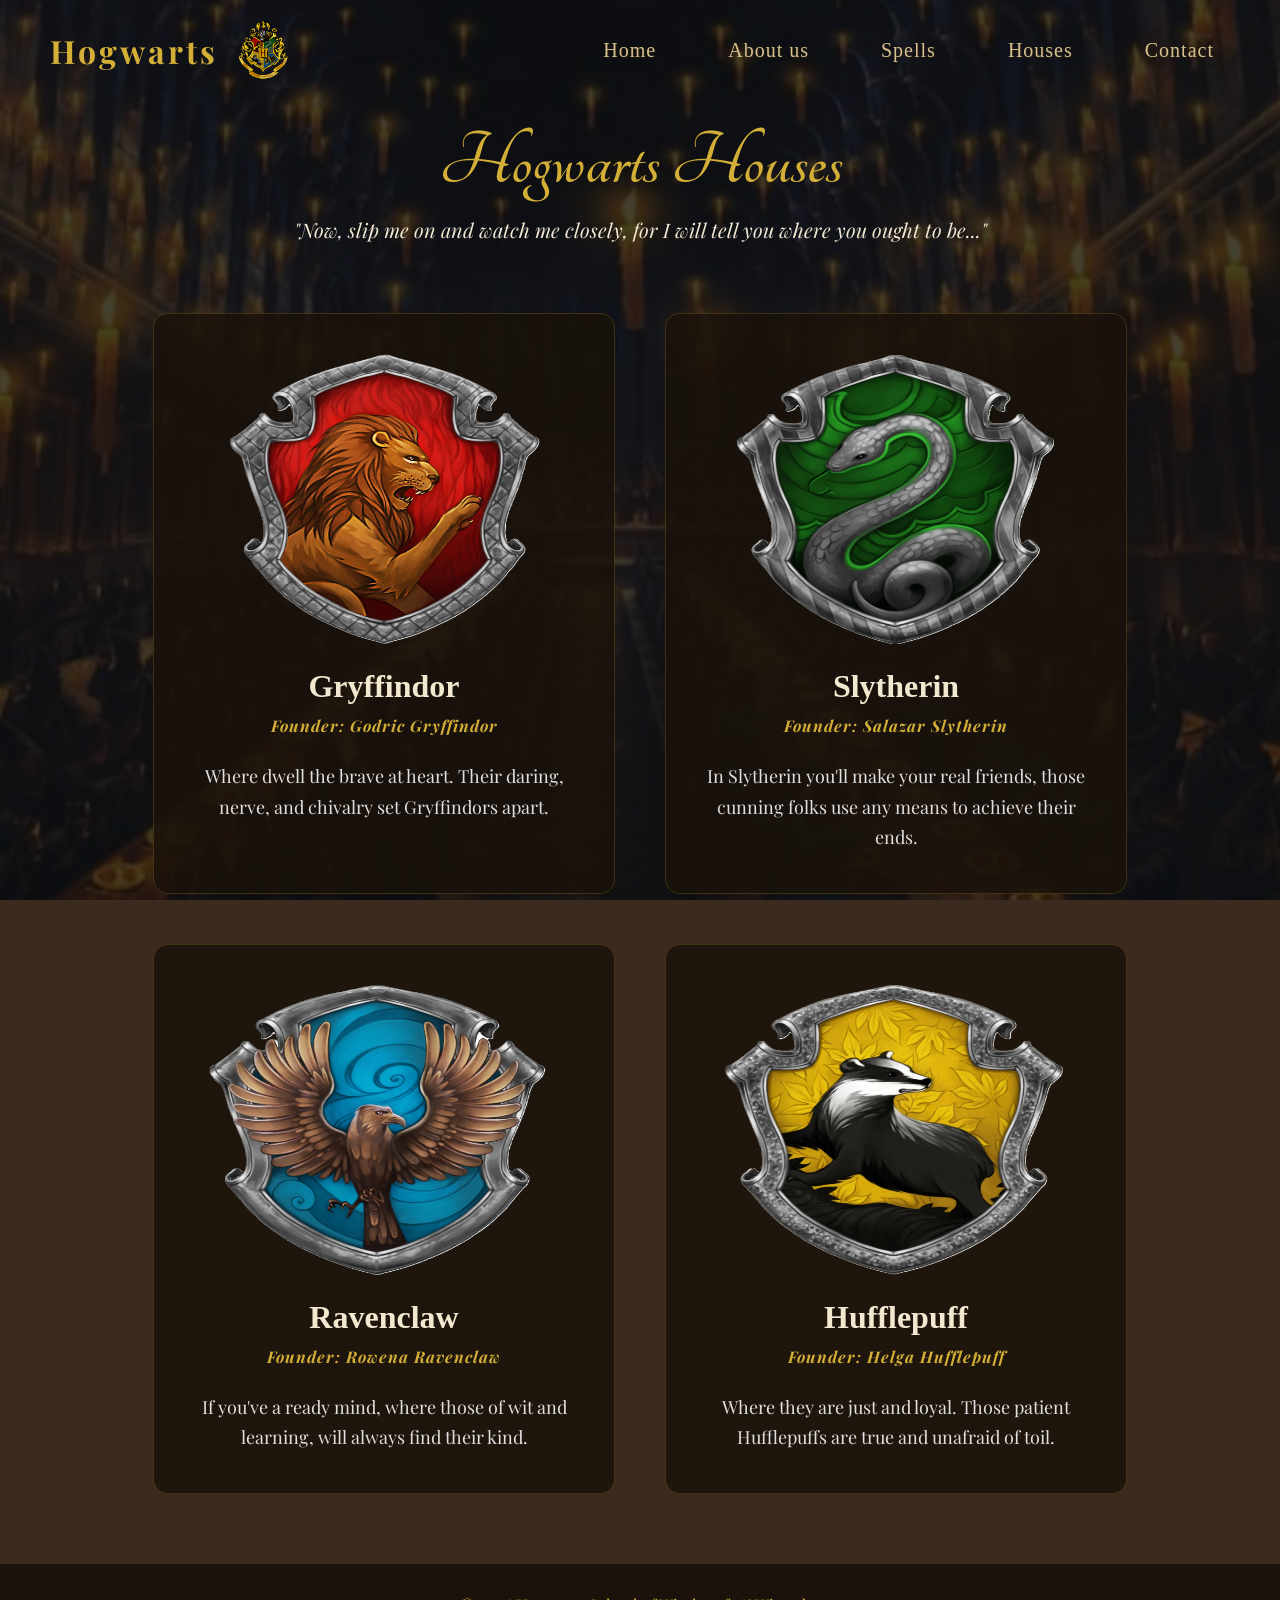
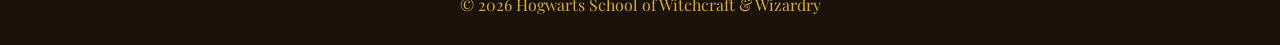
==== houses.html @ 42f3d653 "first commit" ====
<!DOCTYPE html>
<html lang="en">

<head>
    <meta charset="UTF-8">
    <meta name="viewport" content="width=device-width, initial-scale=1.0">
    <title>Houses | Hogwarts</title>
    <link rel="stylesheet" href="./css/style.css">
    <link rel="stylesheet" href="./css/reset.css">
    <link
        href="https://fonts.googleapis.com/css2?family=Tangerine:wght@400;700&family=Playfair+Display:wght@400;700&display=swap"
        rel="stylesheet">
</head>

<body>
    <header>
        <div class="logo">
            <h1>Hogwarts</h1>
            <img src="images/Hogwarts-Crest.png" alt="Crest">
        </div>
        <!-- Burger Menu Button -->
        <div class="burger-menu">
            <span></span>
            <span></span>
            <span></span>
        </div>
        <div>
            <nav>
                <ul>
                    <li><a href="index.html">Home</a></li>
                    <li><a href="about.html">About us</a></li>
                    <li><a href="spells.html">Spells</a></li>
                    <li><a href="houses.html">Houses</a></li>
                    <li><a href="contact.html">Contact</a></li>
                </ul>
            </nav>
        </div>
    </header>
    <img src="images/dinner.jpg" alt="Hogwarts" class="bg-image">
    <main>
        <div class="container">

            <div class="intro-text">
                <h2>Hogwarts Houses</h2>
                <p>"Now, slip me on and watch me closely, for I will tell you where you ought to be..."</p>
            </div>

            <div class="houses-grid">

                <div class="house-card gryffindor">
                    <img src="images/Gryffindor.png" alt="Gryffindor">
                    <h3>Gryffindor</h3>
                    <p class="founder">Founder: Godric Gryffindor</p>
                    <p class="description">Where dwell the brave at heart. Their daring, nerve, and chivalry set
                        Gryffindors apart.</p>
                </div>

                <div class="house-card slytherin">
                    <img src="images/Slytherin.png" alt="Slytherin">
                    <h3>Slytherin</h3>
                    <p class="founder">Founder: Salazar Slytherin</p>
                    <p class="description">In Slytherin you'll make your real friends, those cunning folks use any means
                        to achieve their ends.</p>
                </div>

                <div class="house-card ravenclaw">
                    <img src="images/Ravenclaw.png" alt="Ravenclaw">
                    <h3>Ravenclaw</h3>
                    <p class="founder">Founder: Rowena Ravenclaw</p>
                    <p class="description">If you've a ready mind, where those of wit and learning, will always find
                        their kind.</p>
                </div>

                <div class="house-card hufflepuff">
                    <img src="images/Hufflepuff.png" alt="Hufflepuff">
                    <h3>Hufflepuff</h3>
                    <p class="founder">Founder: Helga Hufflepuff</p>
                    <p class="description">Where they are just and loyal. Those patient Hufflepuffs are true and
                        unafraid of toil.</p>
                </div>

            </div>
    </main>



    <footer>
        <div class="footer-content">
            <p>&copy; 2026 Hogwarts School of Witchcraft & Wizardry</p>
        </div>
    </footer>
    <script src="app.js"></script>
</body>

</html>
---- css/style.css ----
/* CSS Variables */
:root {
    /* ძირითადი ფერები */
    --color-primary-gold: #d4af37;
    --color-light-gold: #d6c08d;
    --color-dark-brown: #3b2b1f;
    --color-medium-brown: #1a120b;
    --color-card-bg: rgba(55, 38, 20, 0.65);
    --color-text-light: #f0e6d2;
    --color-text-cream: #f2e8cf;
    
    /* სახლების ფერები */
    --color-gryffindor: #c0392b;
    --color-gryffindor-dark: #740001;
    --color-gryffindor-hover: #d63031;
    --color-slytherin: #6ab04c;
    --color-slytherin-bright: #2ecc71;
    --color-ravenclaw: #778beb;
    --color-ravenclaw-bright: #54a0ff;
    --color-hufflepuff: #d3a625;
    --color-hufflepuff-bright: #f1c40f;
    
    /* ბორდერები და ჩრდილები */
    --border-gold: rgba(212, 175, 55, 0.2);
    --border-gold-solid: 1px solid rgba(212, 175, 55, 0.2);
    --shadow-default: 0 15px 35px rgba(0,0,0,0.5);
    
    /* ფონტი */
    --font-primary: 'Playfair Display', serif;
    --font-heading: 'Cinzel', serif;
    --font-decorative: 'Tangerine', cursive;
    
    /* ზომები */
    --border-radius-default: 15px;
    --border-radius-pill: 50px;
    --transition-default: all 0.3s ease;
}

/*  Base Styles */
* {
    margin: 0;
    padding: 0;
    box-sizing: border-box;
}

body {
    font-family: var(--font-primary);
    background-color: var(--color-dark-brown);
}

.container {
    width: 90%;
    max-width: 1600px;
    margin: 120px auto 50px auto;
    text-align: center;
    position: relative;
    z-index: 2;
}

/* Background Image */
.bg-image {
    position: fixed;
    top: 0;
    left: 0;
    width: 100%;
    height: 100%;
    object-fit: cover;
    filter: brightness(0.5);
    z-index: -1;
}

/* Animations */
@keyframes fadeInScale {
    to {
        opacity: 1;
        transform: scale(1);
    }
}

@keyframes fadeInSlide {
    to {
        opacity: 1;
        transform: translateY(0);
    }
}

@keyframes fadeIn {
    to {
        opacity: 1;
    }
}

/* Header & Navigation*/
header {
    position: fixed;
    top: 0;
    left: 0;
    width: 100%;
    display: flex;
    justify-content: space-between;
    align-items: center;
    padding: 20px 50px;
    z-index: 1000;
}

header.scrolled {
    background: rgba(40, 28, 15, 0.7);
    backdrop-filter: blur(6px);
}

.logo {
    display: flex;
    align-items: center;
    gap: 15px;
}

.logo h1 {
    color: var(--color-primary-gold);
    font-size: 32px;
    letter-spacing: 3px;
}

.logo img {
    height: 60px;
    width: auto;
}

nav ul {
    display: flex;
    list-style: none;
    gap: 40px;
}

nav ul li a {
    font-family: var(--font-heading);
    color: var(--color-light-gold);
    text-shadow: 1px 1px 2px rgba(60, 40, 20, 0.6);
    text-decoration: none;
    font-size: 20px;
    font-weight: 500;
    letter-spacing: 1px;
    padding: 8px 16px;
    border-radius: 5px;
    transition: var(--transition-default);
}

nav ul li a:hover {
    color: var(--color-primary-gold);
    background: rgba(212, 175, 55, 0.1);
}

/* Burger Menu */
.burger-menu {
    display: none;
    flex-direction: column;
    gap: 6px;
    cursor: pointer;
    z-index: 1001;
    padding: 10px;
}

.burger-menu span {
    width: 25px;
    height: 3px;
    background-color: var(--color-primary-gold);
    border-radius: 2px;
}

/* Footer */
footer {
    position: relative;
    z-index: 1;
    background-color: var(--color-medium-brown);
    color: var(--color-primary-gold);
    padding: 30px 0;
    text-align: center;
}

/* Reusable Components*/
.glass-button {
    display: inline-block;
    padding: 12px 28px;
    margin-top: 30px;
    color: #ffffff;
    background: rgba(255, 255, 255, 0.15);
    border: 1px solid antiquewhite;
    transition: var(--transition-default);
    text-decoration: none;
    opacity: 0;
    animation: fadeIn 1.5s ease forwards;
    animation-delay: 3s;
}

.glass-button:hover {
    color: var(--color-primary-gold);
    background: rgba(212, 175, 55, 0.3);
    border-color: rgba(212, 175, 55, 0.7);
}

/* Home Page */
.home-logo {
    z-index: 3;
    margin-bottom: 40px;
    opacity: 0;
    transform: scale(0.8);
    animation: fadeInScale 1.5s ease forwards;
}

.home-logo img {
    width: 150px;
    height: auto;
}

.hero-text {
    z-index: 3;
    text-align: center;
    color: var(--color-text-light);
    opacity: 0;
    transform: translateY(30px);
    animation: fadeInSlide 2s ease forwards;
    animation-delay: 1.5s;
}

.hero-text h1 {
    font-family: var(--font-decorative);
    font-size: 72px;
    letter-spacing: 2px;
    margin-bottom: 20px;
}

.hero-text p .glass-button {
    font-family: var(--font-primary);
    font-size: 18px;
    letter-spacing: 1px;
}

/* About Page*/
.about-container {
    width: 80%;
    max-width: 1200px;
    margin: 150px auto 50px auto;
    display: flex;
    flex-direction: column;
    gap: 80px;
}

.info-card {
    display: flex;
    align-items: center;
    justify-content: space-between;
    gap: 50px;
    padding: 30px;
    border-radius: var(--border-radius-default);
    background: var(--color-card-bg);
    border: var(--border-gold-solid);
    box-shadow: var(--shadow-default);
}

.info-card.reverse {
    flex-direction: row-reverse;
}

.card-text {
    flex: 1;
    color: var(--color-text-cream);
}

.card-text h2 {
    font-family: var(--font-heading);
    font-size: 32px;
    margin-bottom: 15px;
    color: var(--color-primary-gold);
    border-bottom: 2px solid var(--border-gold);
    display: inline-block;
}

.card-text p {
    margin-bottom: 20px;
    font-size: 18px;
    line-height: 1.6;
    text-align: justify;
}

.card-image {
    flex: 1;
    display: flex;
    justify-content: center;
}

.card-image img {
    width: 100%;
    max-width: 400px;
    height: auto;
    border-radius: 8px;
    border: 3px solid var(--color-primary-gold);
    transition: transform 0.3s ease;
}

.card-image img:hover {
    transform: scale(1.02);
}

/* დამფუძნებლების სია */
.founders-list {
    list-style: none;
    padding: 0;
    margin: 20px 0;
}

/* სახლების ფერები */
.gryffindor { color: var(--color-gryffindor); }
.slytherin { color: var(--color-slytherin); }
.ravenclaw { color: var(--color-ravenclaw); }
.hufflepuff { color: var(--color-hufflepuff); }
.Headmaster { color: var(--color-primary-gold); }

/* Houses Page */
.intro-text h2 {
    font-family: var(--font-decorative);
    font-size: 80px;
    color: var(--color-primary-gold);
    margin-bottom: 10px;
}

.intro-text p {
    font-size: 20px;
    color: var(--color-text-light);
    font-style: italic;
    margin-bottom: 50px;
}

.houses-grid {
    display: grid;
    justify-content: center;
    grid-template-columns: repeat(2, 1fr);
    gap: 50px;
    max-width: 1000px;
    margin: 40px auto;
    padding: 20px;
}

.house-card {
    background: rgba(26, 18, 11, 0.85);
    padding: 40px 30px;
    border-radius: var(--border-radius-default);
    border: var(--border-gold-solid);
    text-align: center;
    transition: var(--transition-default);
}

.house-card:hover {
    transform: translateY(-10px);
}

.house-card img {
    width: 400px;
    height: 290px;
    margin-bottom: 20px;
    transition: transform 0.3s ease;
}

.house-card:hover img {
    transform: scale(1.1);
}

.house-card h3 {
    font-family: var(--font-heading);
    font-size: 32px;
    margin-bottom: 10px;
    color: var(--color-text-cream);
}

.founder {
    font-size: 16px;
    color: var(--color-primary-gold);
    font-style: italic;
    margin-bottom: 25px;
    font-weight: bold;
    letter-spacing: 1px;
}

.description {
    font-size: 18px;
    line-height: 1.7;
    color: #e0e0e0;
    font-family: var(--font-primary);
}

/* სახლების hover ეფექტები */
.house-card.gryffindor:hover {
    border-color: var(--color-gryffindor-dark);
    box-shadow: 0 0 20px rgba(116, 0, 1, 0.4);
}

.house-card.gryffindor:hover h3 {
    color: var(--color-gryffindor-hover);
}

.house-card.slytherin:hover {
    border-color: var(--color-slytherin-bright);
    box-shadow: 0 0 20px rgba(46, 204, 113, 0.3);
}

.house-card.slytherin:hover h3 {
    color: var(--color-slytherin-bright);
}

.house-card.ravenclaw:hover {
    border-color: var(--color-ravenclaw-bright);
    box-shadow: 0 0 20px rgba(84, 160, 255, 0.3);
}

.house-card.ravenclaw:hover h3 {
    color: var(--color-ravenclaw-bright);
}

.house-card.hufflepuff:hover {
    border-color: var(--color-hufflepuff-bright);
    box-shadow: 0 0 20px rgba(241, 196, 15, 0.3);
}

.house-card.hufflepuff:hover h3 {
    color: var(--color-hufflepuff-bright);
}

/* Spells Page */
#spells-grid {
    max-width: 900px;
    margin: auto;
    padding: 0 20px;
    display: flex;
    flex-direction: column;
    gap: 12px;
}

.spell-row {
    display: flex;
    justify-content: space-between;
    align-items: center;
    background: rgba(40, 30, 20, 0.6);
    border: 1px solid rgba(212, 175, 55, 0.1);
    padding: 18px 30px;
    border-radius: var(--border-radius-pill);
    opacity: 0;
    transform: translateY(20px);
    animation: fadeInSlide 0.5s ease forwards;
    transition: var(--transition-default);
}

.spell-row:hover {
    background: rgba(55, 38, 20, 0.9);
    border-color: var(--color-primary-gold);
    transform: scale(1.02);
}

.spell-info {
    display: flex;
    width: 100%;
    align-items: center;
}

.spell-name {
    font-family: var(--font-heading);
    color: var(--color-primary-gold);
    font-size: 20px;
    min-width: 200px;
    letter-spacing: 1px;
}

.spell-desc {
    font-family: var(--font-primary);
    color: var(--color-text-cream);
    font-size: 16px;
    font-style: italic;
    padding-left: 25px;
    opacity: 0.8;
}

/* Contact Page */
.contact-container {
    display: flex;
    flex-direction:column;
    align-items: center;
    text-align: center;
    width: 90%;
    max-width: 1100px;
    margin: 150px auto 50px auto;
    background: rgba(55, 38, 20, 0.85);
    padding: 40px;
    border-radius: var(--border-radius-default);
    border: 1px solid rgba(212, 175, 55, 0.3);
}

.contact-wrapper {
    display: flex;
    gap: 40px;
    width: 100%;
    margin-top: 30px;
}

.map-container {
    flex: 1;
    border: 2px solid var(--color-primary-gold);
    border-radius: 10px;
    filter: sepia(0.4) brightness(0.8);
}

.contact-details {
    flex: 1;
    display: flex;
    flex-direction: column;
    gap: 30px;
}

.owl-form {
    display: flex;
    flex-direction: column;
    gap: 15px;
}

.owl-form input,
.owl-form textarea {
    padding: 12px;
    background: rgba(255, 255, 255, 0.05);
    border: var(--border-gold-solid);
    color: var(--color-text-cream);
    font-family: var(--font-primary);
    border-radius: 5px;
}

.owl-form textarea {
    height: 120px;
    resize: none;
}

.social-magic h3 {
    font-family: var(--font-heading);
    color: var(--color-primary-gold);
    font-size: 18px;
    margin-bottom: 10px;
}

.social-icons {
    color: var(--color-text-cream);
    font-family: var(--font-heading);
    letter-spacing: 2px;
}

/* Responsive Design - Mobile (420px) */
@media screen and (max-width: 420px) {
    /* Header */
    header {
        padding: 15px 20px;
        width: 130%;
    }
    
    .logo {
        gap: 10px;
    }
    
    .logo h1 {
        font-size: 20px;
        letter-spacing: 2px;
    }
    
    .logo img {
        height: 35px;
    }
    
    /* Burger Menu */
    .burger-menu {
        display: flex;
    }
    
    /* Navigation */
    nav {
        position: fixed;
        top: 0;
        right: -100%;
        width: 70%;
        height: 100vh;
        background: rgba(26, 18, 11, 0.98);
        backdrop-filter: blur(10px);
        transition: right 0.4s ease;
        padding-top: 80px;
        z-index: 999;
    }
    
    nav.active {
        right: 0;
    }
    
    nav ul {
        flex-direction: column;
        gap: 0;
        padding: 20px;
    }
    
    nav ul li {
        width: 100%;
    }
    
    nav ul li a {
        font-size: 18px;
        display: block;
        padding: 20px;
        border-bottom: 1px solid rgba(212, 175, 55, 0.2);
    }
    
    /* Container */
    .container {
        width: 95%;
        margin: 180px auto 30px auto;
    }
    
    /* Home Page */
    .home-logo img {
        width: 100px;
    }
    
    .hero-text h1 {
        font-size: 48px;
    }
    
    .glass-button {
        padding: 10px 20px;
        font-size: 16px;
    }
    
    /* About Page */
    .about-container {
        width: 95%;
        margin: 180px auto 30px auto;
        gap: 40px;
    }
    
    .info-card,
    .info-card.reverse {
        flex-direction: column;
        gap: 25px;
        padding: 20px;
    }
    
    .card-text h2 {
        font-size: 24px;
    }
    
    .card-text p {
        font-size: 16px;
    }
    
    .card-image img {
        max-width: 100%;
    }
    
    /* Houses Page */
    .intro-text h2 {
        font-size: 48px;
    }
    
    .intro-text p {
        font-size: 16px;
    }
    
    .houses-grid {
        grid-template-columns: 1fr;
        gap: 30px;
        padding: 10px;
    }
    
    .house-card {
        padding: 25px 15px;
    }
    
    .house-card img {
        width: 100%;
        max-width: 300px;
        height: auto;
    }
    
    .house-card h3 {
        font-size: 24px;
    }
    
    .founder {
        font-size: 14px;
    }
    
    .description {
        font-size: 16px;
    }
    
    /* Spells Page */
    #spells-grid {
        padding: 0 10px;
    }
    
    .spell-row {
        flex-direction: column;
        padding: 15px 20px;
        text-align: center;
        border-radius: 15px;
    }
    
    .spell-info {
        flex-direction: column;
        gap: 10px;
    }
    
    .spell-name {
        font-size: 18px;
        min-width: auto;
    }
    
    .spell-desc {
        font-size: 14px;
        padding-left: 0;
    }
    
    /* Contact Page */
    .contact-grid {
        width: 95%;
        margin: 180px auto 30px auto;
        padding: 25px;
    }
    
    .contact-wrapper {
        flex-direction: column;
        gap: 25px;
    }
    
    .map-container {
        width: 100%;
        height: 250px;
        overflow: hidden;
    }
    
    .map-container iframe {
        width: 100%;
        height: 100%;
    }
    
    .owl-form input,
    .owl-form textarea {
        font-size: 14px;
    }
    
    .social-magic h3 {
        font-size: 16px;
    }
    
    /* Footer */
    footer {
        padding: 20px 10px;
        font-size: 14px;
    }
}
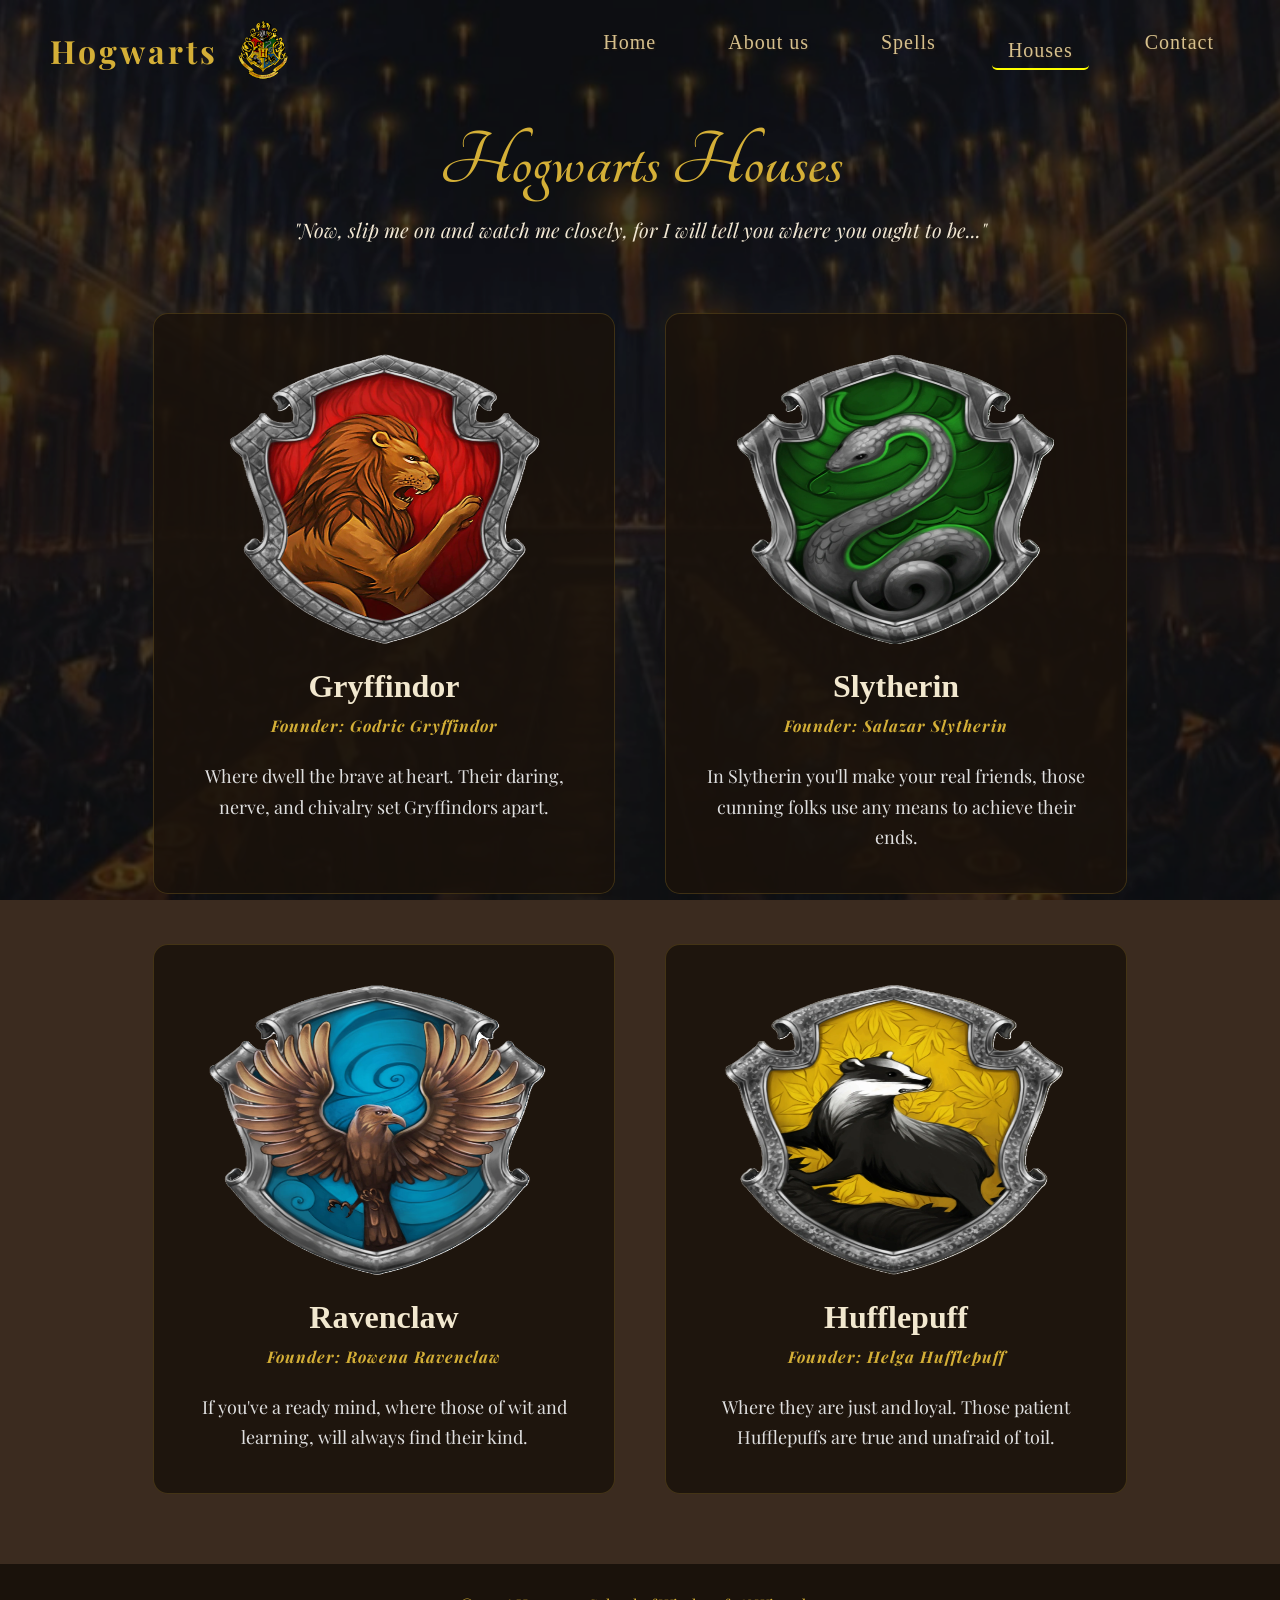
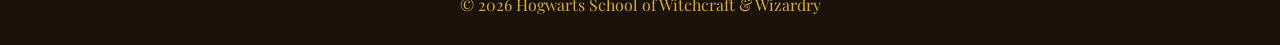
==== commit 1d94f4e7: "Update houses.html" ====
--- a/houses.html
+++ b/houses.html
@@ -18,7 +18,7 @@
             <h1>Hogwarts</h1>
             <img src="images/Hogwarts-Crest.png" alt="Crest">
         </div>
-        <!-- Burger Menu Button -->
+       
         <div class="burger-menu">
             <span></span>
             <span></span>
@@ -30,7 +30,7 @@
                     <li><a href="index.html">Home</a></li>
                     <li><a href="about.html">About us</a></li>
                     <li><a href="spells.html">Spells</a></li>
-                    <li><a href="houses.html">Houses</a></li>
+                    <li><a href="houses.html" class="active-link">Houses</a></li>
                     <li><a href="contact.html">Contact</a></li>
                 </ul>
             </nav>
@@ -92,4 +92,4 @@
     <script src="app.js"></script>
 </body>
 
-</html>+</html>
--- a/css/style.css
+++ b/css/style.css
@@ -1,7 +1,7 @@
 
-    /* CSS Variables */
+
 :root {
-    /* ძირითადი ფერები */
+
     --color-primary-gold: #d4af37;
     --color-light-gold: #d6c08d;
     --color-dark-brown: #3b2b1f;
@@ -10,7 +10,7 @@
     --color-text-light: #f0e6d2;
     --color-text-cream: #f2e8cf;
     
-    /* სახლების ფერები */
+    
     --color-gryffindor: #c0392b;
     --color-gryffindor-dark: #740001;
     --color-gryffindor-hover: #d63031;
@@ -21,23 +21,23 @@
     --color-hufflepuff: #d3a625;
     --color-hufflepuff-bright: #f1c40f;
     
-    /* ბორდერები და ჩრდილები */
+
     --border-gold: rgba(212, 175, 55, 0.2);
     --border-gold-solid: 1px solid rgba(212, 175, 55, 0.2);
     --shadow-default: 0 15px 35px rgba(0,0,0,0.5);
     
-    /* ფონტი */
+   
     --font-primary: 'Playfair Display', serif;
     --font-heading: 'Cinzel', serif;
     --font-decorative: 'Tangerine', cursive;
     
-    /* ზომები */
+
     --border-radius-default: 15px;
     --border-radius-pill: 50px;
     --transition-default: all 0.3s ease;
 }
 
-/*  Base Styles */
+
 * {
     margin: 0;
     padding: 0;
@@ -58,7 +58,6 @@
     z-index: 2;
 }
 
-/* Background Image */
 .bg-image {
     position: fixed;
     top: 0;
@@ -70,7 +69,7 @@
     z-index: -1;
 }
 
-/* Animations */
+
 @keyframes fadeInScale {
     to {
         opacity: 1;
@@ -91,7 +90,7 @@
     }
 }
 
-/* Header & Navigation*/
+
 header {
     position: fixed;
     top: 0;
@@ -150,7 +149,6 @@
     background: rgba(212, 175, 55, 0.1);
 }
 
-/* Burger Menu */
 .burger-menu {
     display: none;
     flex-direction: column;
@@ -167,7 +165,7 @@
     border-radius: 2px;
 }
 
-/* Footer */
+
 footer {
     position: relative;
     z-index: 1;
@@ -177,7 +175,7 @@
     text-align: center;
 }
 
-/* Reusable Components*/
+
 .glass-button {
     display: inline-block;
     padding: 12px 28px;
@@ -198,7 +196,6 @@
     border-color: rgba(212, 175, 55, 0.7);
 }
 
-/* Home Page */
 .home-logo {
     z-index: 3;
     margin-bottom: 40px;
@@ -235,7 +232,7 @@
     letter-spacing: 1px;
 }
 
-/* About Page*/
+
 .about-container {
     width: 80%;
     max-width: 1200px;
@@ -301,21 +298,21 @@
     transform: scale(1.02);
 }
 
-/* დამფუძნებლების სია */
+
 .founders-list {
     list-style: none;
     padding: 0;
     margin: 20px 0;
 }
 
-/* სახლების ფერები */
+
 .gryffindor { color: var(--color-gryffindor); }
 .slytherin { color: var(--color-slytherin); }
 .ravenclaw { color: var(--color-ravenclaw); }
 .hufflepuff { color: var(--color-hufflepuff); }
 .Headmaster { color: var(--color-primary-gold); }
 
-/* Houses Page */
+
 .intro-text h2 {
     font-family: var(--font-decorative);
     font-size: 80px;
@@ -387,7 +384,7 @@
     font-family: var(--font-primary);
 }
 
-/* სახლების hover ეფექტები */
+
 .house-card.gryffindor:hover {
     border-color: var(--color-gryffindor-dark);
     box-shadow: 0 0 20px rgba(116, 0, 1, 0.4);
@@ -424,7 +421,6 @@
     color: var(--color-hufflepuff-bright);
 }
 
-/* Spells Page */
 #spells-grid {
     max-width: 900px;
     margin: auto;
@@ -477,7 +473,7 @@
     opacity: 0.8;
 }
 
-/* Contact Page */
+
 .contact-container {
     display: flex;
     flex-direction:column;
@@ -547,9 +543,8 @@
     letter-spacing: 2px;
 }
 
-/* Responsive Design - Mobile (420px) */
+
 @media screen and (max-width: 420px) {
-    /* Header */
     header {
         padding: 15px 20px;
         width: 130%;
@@ -567,13 +562,11 @@
     .logo img {
         height: 35px;
     }
-    
-    /* Burger Menu */
+
     .burger-menu {
         display: flex;
     }
     
-    /* Navigation */
     nav {
         position: fixed;
         top: 0;
@@ -607,14 +600,13 @@
         padding: 20px;
         border-bottom: 1px solid rgba(212, 175, 55, 0.2);
     }
-    
-    /* Container */
+
     .container {
         width: 95%;
         margin: 180px auto 30px auto;
     }
     
-    /* Home Page */
+
     .home-logo img {
         width: 100px;
     }
@@ -628,7 +620,7 @@
         font-size: 16px;
     }
     
-    /* About Page */
+ 
     .about-container {
         width: 95%;
         margin: 180px auto 30px auto;
@@ -653,8 +645,7 @@
     .card-image img {
         max-width: 100%;
     }
-    
-    /* Houses Page */
+
     .intro-text h2 {
         font-size: 48px;
     }
@@ -690,8 +681,7 @@
     .description {
         font-size: 16px;
     }
-    
-    /* Spells Page */
+
     #spells-grid {
         padding: 0 10px;
     }
@@ -718,7 +708,7 @@
         padding-left: 0;
     }
     
-    /* Contact Page */
+
     .contact-grid {
         width: 95%;
         margin: 180px auto 30px auto;
@@ -750,10 +740,19 @@
         font-size: 16px;
     }
     
-    /* Footer */
+
     footer {
         padding: 20px 10px;
         font-size: 14px;
     }
 }
 
+
+
+
+nav a.active-link, .nav-links a.active-link {
+    border-bottom: 2px solid yellow !important; 
+    padding-bottom: 6px; 
+    display: inline-block; 
+}
+
